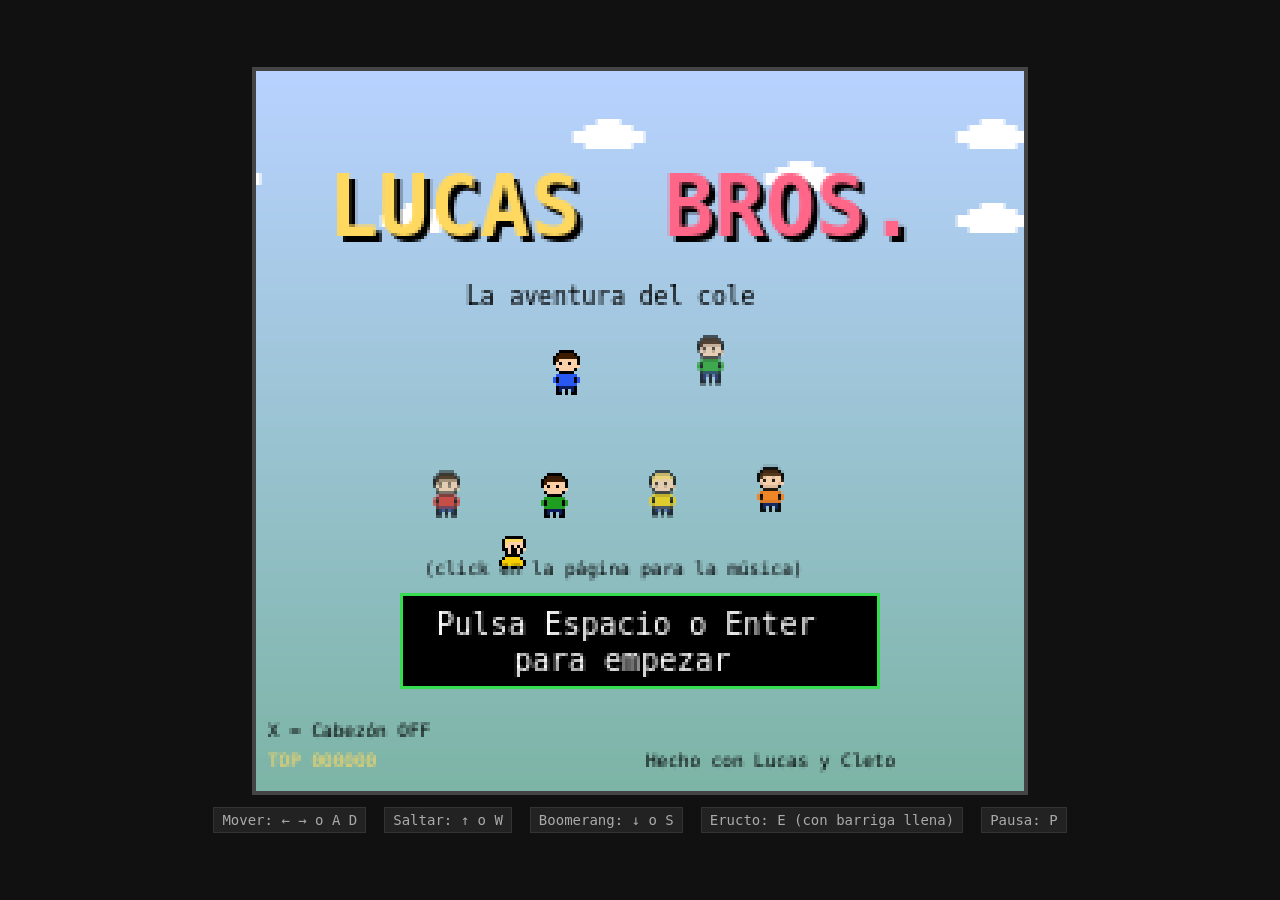
==== index.html @ 21a1f4d3 "Initial commit: Lucas Bros. — La aventura del cole Plataformas tipo Mario NES en HTML5 + JS sin libr" ====
<!DOCTYPE html>
<html lang="es">
<head>
  <meta charset="UTF-8">
  <title>Lucas Bros. — La aventura del cole</title>
  <link rel="stylesheet" href="css/style.css">
</head>
<body>
  <div id="game-container">
    <canvas id="game" width="256" height="240"></canvas>
    <div id="hud-help">
      <span>Mover: ← → o A D</span>
      <span>Saltar: ↑ o W</span>
      <span>Boomerang: ↓ o S</span>
      <span>Eructo: E (con barriga llena)</span>
      <span>Pausa: P</span>
    </div>
  </div>

  <script src="js/audio.js"></script>
  <script src="js/music.js"></script>
  <script src="js/storage.js"></script>
  <script src="js/effects.js"></script>
  <script src="js/input.js"></script>
  <script src="js/sprites.js"></script>
  <script src="js/boomerang.js"></script>
  <script src="js/cromo.js"></script>
  <script src="js/bocadillo.js"></script>
  <script src="js/banana.js"></script>
  <script src="js/eructo.js"></script>
  <script src="js/portal.js"></script>
  <script src="js/player.js"></script>
  <script src="js/enemy.js"></script>
  <script src="js/diego.js"></script>
  <script src="js/parents.js"></script>
  <script src="js/friend.js"></script>
  <script src="js/boss.js"></script>
  <script src="js/level.js"></script>
  <script src="js/levels.js"></script>
  <script src="js/game.js"></script>
  <script src="js/main.js"></script>
</body>
</html>
---- css/style.css ----
html, body {
  margin: 0;
  padding: 0;
  background: #111;
  color: #eee;
  font-family: monospace;
  height: 100%;
  display: flex;
  align-items: center;
  justify-content: center;
}

#game-container {
  display: flex;
  flex-direction: column;
  align-items: center;
  gap: 12px;
}

#game {
  /* Render NES-style: 256x240 escalado x3 = 768x720, sin suavizado */
  width: 768px;
  height: 720px;
  image-rendering: pixelated;
  image-rendering: -moz-crisp-edges;
  image-rendering: crisp-edges;
  background: #000;
  border: 4px solid #444;
}

#hud-help {
  display: flex;
  gap: 18px;
  font-size: 14px;
  color: #aaa;
}

#hud-help span {
  background: #222;
  padding: 4px 8px;
  border: 1px solid #333;
}
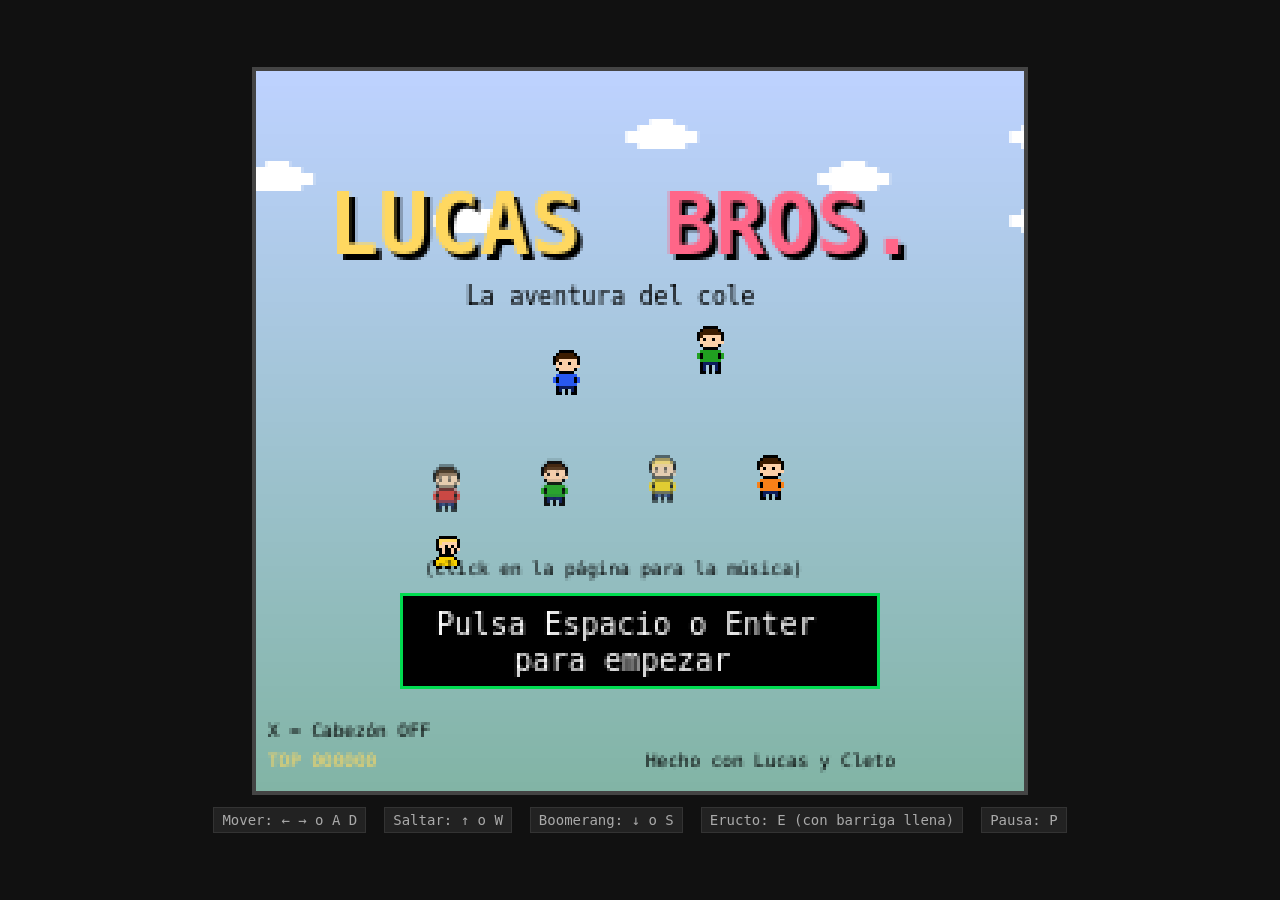
==== commit 428fc4fb: "feat: soporte para móvil con controles táctiles - viewport meta para dispositivos móviles - CSS resp" ====
--- a/index.html
+++ b/index.html
@@ -2,6 +2,10 @@
 <html lang="es">
 <head>
   <meta charset="UTF-8">
+  <meta name="viewport" content="width=device-width, initial-scale=1, maximum-scale=1, user-scalable=no, viewport-fit=cover">
+  <meta name="apple-mobile-web-app-capable" content="yes">
+  <meta name="mobile-web-app-capable" content="yes">
+  <meta name="theme-color" content="#111">
   <title>Lucas Bros. — La aventura del cole</title>
   <link rel="stylesheet" href="css/style.css">
 </head>
@@ -15,6 +19,19 @@
       <span>Eructo: E (con barriga llena)</span>
       <span>Pausa: P</span>
     </div>
+    <!-- Controles táctiles: sólo se ven en móvil (pointer:coarse). -->
+    <div id="touch-controls">
+      <div class="dpad">
+        <button class="tbtn" data-key="ArrowLeft" aria-label="Izquierda">◀</button>
+        <button class="tbtn" data-key="ArrowRight" aria-label="Derecha">▶</button>
+      </div>
+      <div class="actions">
+        <button class="tbtn small" data-key="KeyE" aria-label="Eructo">E</button>
+        <button class="tbtn" data-key="ArrowDown" aria-label="Boomerang">B</button>
+        <button class="tbtn big" data-key="ArrowUp" aria-label="Saltar">▲</button>
+      </div>
+    </div>
+    <button id="touch-start" data-key="Space" aria-label="Empezar">▶ START</button>
   </div>
 
   <script src="js/audio.js"></script>
--- a/css/style.css
+++ b/css/style.css
@@ -8,6 +8,12 @@
   display: flex;
   align-items: center;
   justify-content: center;
+  overflow: hidden;
+  /* En móvil evitamos que el navegador haga zoom raro al pulsar botones. */
+  -webkit-user-select: none;
+  user-select: none;
+  -webkit-touch-callout: none;
+  touch-action: manipulation;
 }
 
 #game-container {
@@ -40,3 +46,93 @@
   padding: 4px 8px;
   border: 1px solid #333;
 }
+
+/* Controles táctiles: ocultos por defecto. Sólo se muestran cuando el
+   dispositivo NO tiene puntero fino (móviles, tablets). */
+#touch-controls, #touch-start { display: none; }
+
+.tbtn {
+  font-family: monospace;
+  font-size: 24px;
+  font-weight: bold;
+  color: #fff;
+  background: rgba(60, 60, 60, 0.85);
+  border: 3px solid #888;
+  border-radius: 50%;
+  width: 64px;
+  height: 64px;
+  display: flex;
+  align-items: center;
+  justify-content: center;
+  padding: 0;
+  -webkit-tap-highlight-color: transparent;
+  user-select: none;
+  -webkit-user-select: none;
+  touch-action: none;
+}
+
+.tbtn.big   { width: 76px; height: 76px; font-size: 28px; background: rgba(255, 102, 136, 0.85); border-color: #ff99bb; }
+.tbtn.small { width: 48px; height: 48px; font-size: 18px; background: rgba(80, 160, 80, 0.85); border-color: #aaffaa; }
+.tbtn:active, .tbtn.pressed { background: rgba(255, 220, 100, 0.95); color: #000; transform: scale(0.92); }
+
+#touch-controls .dpad,
+#touch-controls .actions {
+  display: flex;
+  gap: 16px;
+  align-items: center;
+}
+
+#touch-start {
+  font-family: monospace;
+  font-size: 16px;
+  color: #fff;
+  background: rgba(40, 40, 80, 0.9);
+  border: 2px solid #88ddff;
+  border-radius: 8px;
+  padding: 8px 18px;
+  margin-top: 6px;
+}
+
+/* ====================== MÓVIL ====================== */
+/* Mostramos los controles en cualquier dispositivo sin puntero fino
+   (móvil/tablet) y reorganizamos para llenar la pantalla. */
+@media (hover: none), (pointer: coarse) {
+  html, body { overflow: hidden; }
+  body {
+    align-items: stretch;
+    padding: env(safe-area-inset-top) env(safe-area-inset-right) env(safe-area-inset-bottom) env(safe-area-inset-left);
+  }
+  #game-container {
+    width: 100%;
+    height: 100%;
+    justify-content: space-between;
+    gap: 4px;
+    padding: 4px 0;
+    box-sizing: border-box;
+  }
+  #game {
+    width: 100%;
+    height: auto;
+    max-height: 70vh;
+    aspect-ratio: 256 / 240;
+    border-width: 2px;
+  }
+  #hud-help { display: none; }
+  #touch-controls {
+    display: flex;
+    justify-content: space-between;
+    align-items: flex-end;
+    width: 100%;
+    padding: 0 16px;
+    box-sizing: border-box;
+  }
+  #touch-start { display: inline-block; align-self: center; }
+}
+
+/* En orientación apaisada damos más altura al canvas y compactamos los botones. */
+@media (hover: none) and (orientation: landscape) {
+  #game { max-height: 78vh; }
+  .tbtn      { width: 56px; height: 56px; font-size: 20px; }
+  .tbtn.big  { width: 64px; height: 64px; }
+  .tbtn.small{ width: 42px; height: 42px; font-size: 14px; }
+}
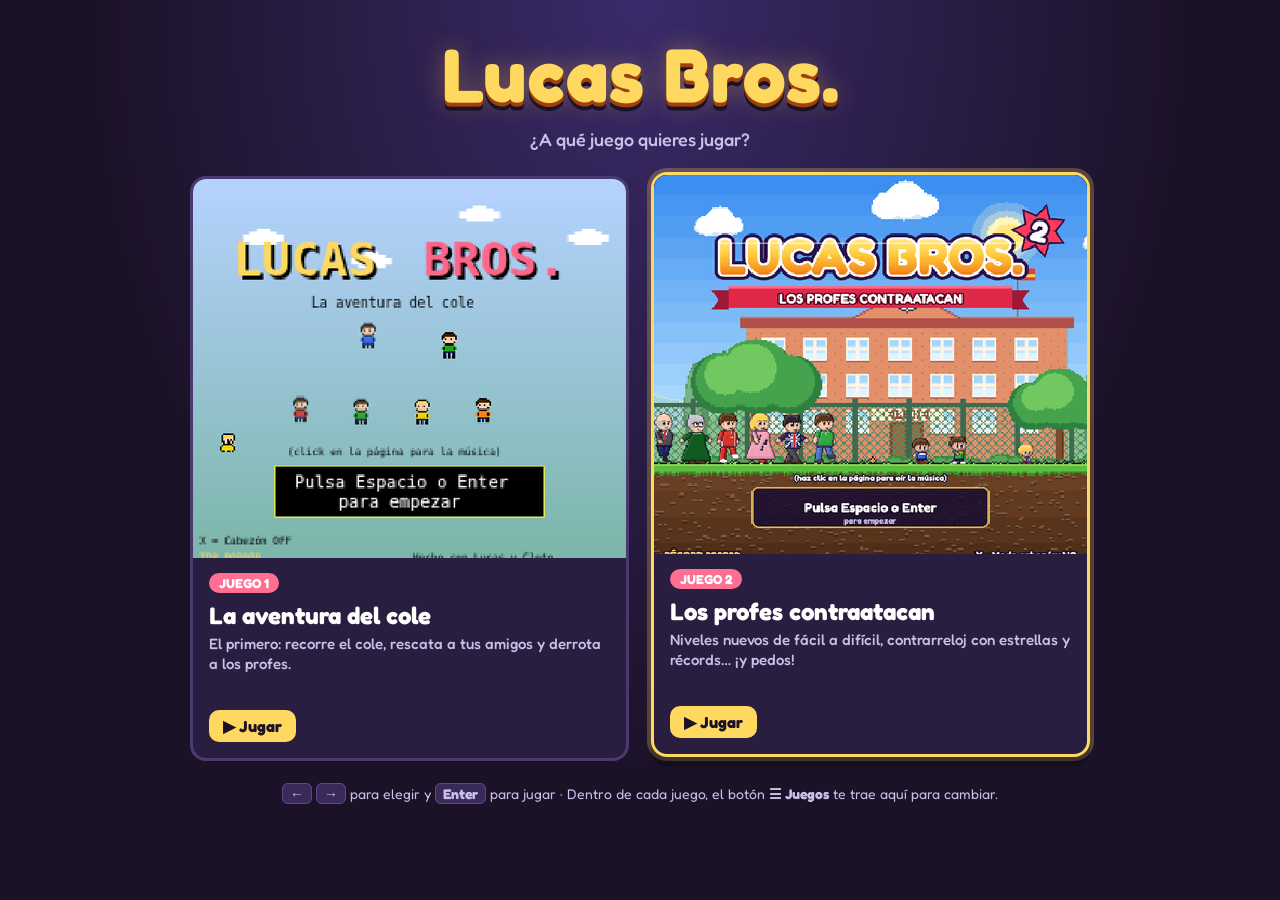
==== commit 330aa721: "Lucas Bros. 2 + menú para elegir juego Portada nueva (index.html) con un menú para elegir entre los " ====
--- a/index.html
+++ b/index.html
@@ -2,59 +2,146 @@
 <html lang="es">
 <head>
   <meta charset="UTF-8">
-  <meta name="viewport" content="width=device-width, initial-scale=1, maximum-scale=1, user-scalable=no, viewport-fit=cover">
-  <meta name="apple-mobile-web-app-capable" content="yes">
-  <meta name="mobile-web-app-capable" content="yes">
-  <meta name="theme-color" content="#111">
-  <title>Lucas Bros. — La aventura del cole</title>
-  <link rel="stylesheet" href="css/style.css">
+  <meta name="viewport" content="width=device-width, initial-scale=1, viewport-fit=cover">
+  <meta name="theme-color" content="#1c1228">
+  <title>Lucas Bros. — Elige juego</title>
+  <link rel="preconnect" href="https://fonts.googleapis.com">
+  <link rel="preconnect" href="https://fonts.gstatic.com" crossorigin>
+  <link href="https://fonts.googleapis.com/css2?family=Fredoka:wght@500;700&display=swap" rel="stylesheet">
+  <style>
+    :root {
+      --bg: #1c1228;
+      --panel: #2a1e40;
+      --gold: #ffd860;
+      --pink: #ff6f91;
+      --text: #ffffff;
+      --muted: #c8c0e8;
+    }
+    * { box-sizing: border-box; }
+    html, body { margin: 0; min-height: 100%; }
+    body {
+      background: radial-gradient(ellipse at top, #3a2a6a 0%, var(--bg) 60%) fixed, var(--bg);
+      color: var(--text);
+      font-family: "Fredoka", "Trebuchet MS", "Segoe UI", Verdana, sans-serif;
+      display: flex; flex-direction: column; align-items: center;
+      padding: 28px 16px 40px;
+      -webkit-user-select: none; user-select: none;
+    }
+    h1 {
+      margin: 0;
+      font-size: clamp(40px, 9vw, 76px);
+      letter-spacing: 1px;
+      color: var(--gold);
+      text-shadow: 0 4px 0 #a0400a, 0 8px 0 var(--bg), 0 0 24px rgba(255, 200, 80, 0.35);
+    }
+    .sub { margin: 8px 0 26px; color: var(--muted); font-weight: 500; font-size: 18px; text-align: center; }
+    .games {
+      display: grid;
+      grid-template-columns: repeat(auto-fit, minmax(260px, 1fr));
+      gap: 22px;
+      width: 100%; max-width: 900px;
+    }
+    .card {
+      display: flex; flex-direction: column;
+      background: var(--panel);
+      border: 3px solid #4a3a70;
+      border-radius: 16px;
+      overflow: hidden;
+      color: inherit; text-decoration: none;
+      transition: transform 0.12s ease, border-color 0.12s ease, box-shadow 0.12s ease;
+      outline: none;
+    }
+    .card img {
+      display: block; width: 100%; aspect-ratio: 16 / 14; object-fit: cover; object-position: top;
+      image-rendering: pixelated; background: #000;
+    }
+    .card .info { padding: 14px 16px 16px; }
+    .card .num {
+      display: inline-block; font-weight: 700; font-size: 13px;
+      background: var(--pink); color: #fff; border-radius: 999px; padding: 2px 10px;
+    }
+    .card h2 { margin: 8px 0 4px; font-size: 24px; }
+    .card p { margin: 0; color: var(--muted); font-weight: 500; font-size: 15px; line-height: 1.35; }
+    .card .rec { margin-top: 10px; color: var(--gold); font-size: 14px; font-weight: 700; min-height: 1em; }
+    .card .play {
+      margin-top: 12px; display: inline-block; font-weight: 700;
+      background: var(--gold); color: var(--bg); border-radius: 10px; padding: 6px 14px;
+    }
+    .card:hover, .card.sel, .card:focus-visible {
+      transform: translateY(-4px);
+      border-color: var(--gold);
+      box-shadow: 0 10px 0 rgba(0, 0, 0, 0.25), 0 0 0 4px rgba(255, 216, 96, 0.25);
+    }
+    .hint { margin-top: 24px; color: var(--muted); font-size: 14px; text-align: center; }
+    kbd {
+      font-family: inherit; font-weight: 700; background: #3a2a5a; border: 1px solid #5a4a8a;
+      border-radius: 6px; padding: 1px 7px;
+    }
+    @media (pointer: coarse) { .hint .keys { display: none; } }
+    @media (max-width: 600px) {
+      body { padding-top: 18px; }
+      .sub { margin-bottom: 16px; }
+      .games { gap: 14px; }
+      .card img { aspect-ratio: auto; height: 50vw; }
+      .card .info { padding: 10px 14px 14px; }
+      .card h2 { font-size: 21px; }
+    }
+  </style>
 </head>
 <body>
-  <div id="game-container">
-    <canvas id="game" width="256" height="240"></canvas>
-    <div id="hud-help">
-      <span>Mover: ← → o A D</span>
-      <span>Saltar: ↑ o W</span>
-      <span>Boomerang: ↓ o S</span>
-      <span>Eructo: E (con barriga llena)</span>
-      <span>Pausa: P</span>
-    </div>
-    <!-- Controles táctiles: sólo se ven en móvil (pointer:coarse). -->
-    <div id="touch-controls">
-      <div class="dpad">
-        <button class="tbtn" data-key="ArrowLeft" aria-label="Izquierda">◀</button>
-        <button class="tbtn" data-key="ArrowRight" aria-label="Derecha">▶</button>
+  <h1>Lucas Bros.</h1>
+  <div class="sub">¿A qué juego quieres jugar?</div>
+
+  <div class="games">
+    <a class="card" href="juego1/" data-key="lucas_bros_v1">
+      <img src="img/juego1.png" alt="Pantalla de título de Lucas Bros. 1">
+      <div class="info">
+        <span class="num">JUEGO 1</span>
+        <h2>La aventura del cole</h2>
+        <p>El primero: recorre el cole, rescata a tus amigos y derrota a los profes.</p>
+        <div class="rec"></div>
+        <span class="play">▶ Jugar</span>
       </div>
-      <div class="actions">
-        <button class="tbtn small" data-key="KeyE" aria-label="Eructo">E</button>
-        <button class="tbtn" data-key="ArrowDown" aria-label="Boomerang">B</button>
-        <button class="tbtn big" data-key="ArrowUp" aria-label="Saltar">▲</button>
+    </a>
+    <a class="card" href="juego2/" data-key="lucas_bros2_v1">
+      <img src="img/juego2.png" alt="Pantalla de título de Lucas Bros. 2">
+      <div class="info">
+        <span class="num">JUEGO 2</span>
+        <h2>Los profes contraatacan</h2>
+        <p>Niveles nuevos de fácil a difícil, contrarreloj con estrellas y récords… ¡y pedos!</p>
+        <div class="rec"></div>
+        <span class="play">▶ Jugar</span>
       </div>
-    </div>
-    <button id="touch-start" data-key="Space" aria-label="Empezar">▶ START</button>
+    </a>
   </div>
 
-  <script src="js/audio.js"></script>
-  <script src="js/music.js"></script>
-  <script src="js/storage.js"></script>
-  <script src="js/effects.js"></script>
-  <script src="js/input.js"></script>
-  <script src="js/sprites.js"></script>
-  <script src="js/boomerang.js"></script>
-  <script src="js/cromo.js"></script>
-  <script src="js/bocadillo.js"></script>
-  <script src="js/banana.js"></script>
-  <script src="js/eructo.js"></script>
-  <script src="js/portal.js"></script>
-  <script src="js/player.js"></script>
-  <script src="js/enemy.js"></script>
-  <script src="js/diego.js"></script>
-  <script src="js/parents.js"></script>
-  <script src="js/friend.js"></script>
-  <script src="js/boss.js"></script>
-  <script src="js/level.js"></script>
-  <script src="js/levels.js"></script>
-  <script src="js/game.js"></script>
-  <script src="js/main.js"></script>
+  <div class="hint">
+    <span class="keys"><kbd>←</kbd> <kbd>→</kbd> para elegir y <kbd>Enter</kbd> para jugar · </span>
+    Dentro de cada juego, el botón <b>☰ Juegos</b> te trae aquí para cambiar.
+  </div>
+
+  <script>
+    const cards = Array.from(document.querySelectorAll('.card'));
+    // Récord guardado de cada juego (si ya se ha jugado en este navegador)
+    for (const c of cards) {
+      try {
+        const d = JSON.parse(localStorage.getItem(c.dataset.key) || 'null');
+        if (d && d.hiScore) c.querySelector('.rec').textContent = '🏆 Récord: ' + d.hiScore;
+      } catch (e) { /* sin almacenamiento: no pasa nada */ }
+    }
+    // Elegir con el teclado
+    let sel = 1;
+    try { const s = sessionStorage.getItem('lb_sel'); if (s !== null) sel = +s; } catch (e) {}
+    const mark = () => cards.forEach((c, i) => c.classList.toggle('sel', i === sel));
+    mark();
+    document.addEventListener('keydown', (e) => {
+      if (e.key === 'ArrowLeft' || e.key === 'a' || e.key === 'ArrowUp') { sel = 0; mark(); }
+      else if (e.key === 'ArrowRight' || e.key === 'd' || e.key === 'ArrowDown') { sel = 1; mark(); }
+      else if (e.key === 'Enter' || e.key === ' ') { e.preventDefault(); cards[sel].click(); }
+    });
+    cards.forEach((c, i) => c.addEventListener('click', () => {
+      try { sessionStorage.setItem('lb_sel', String(i)); } catch (e) {}
+    }));
+  </script>
 </body>
 </html>
